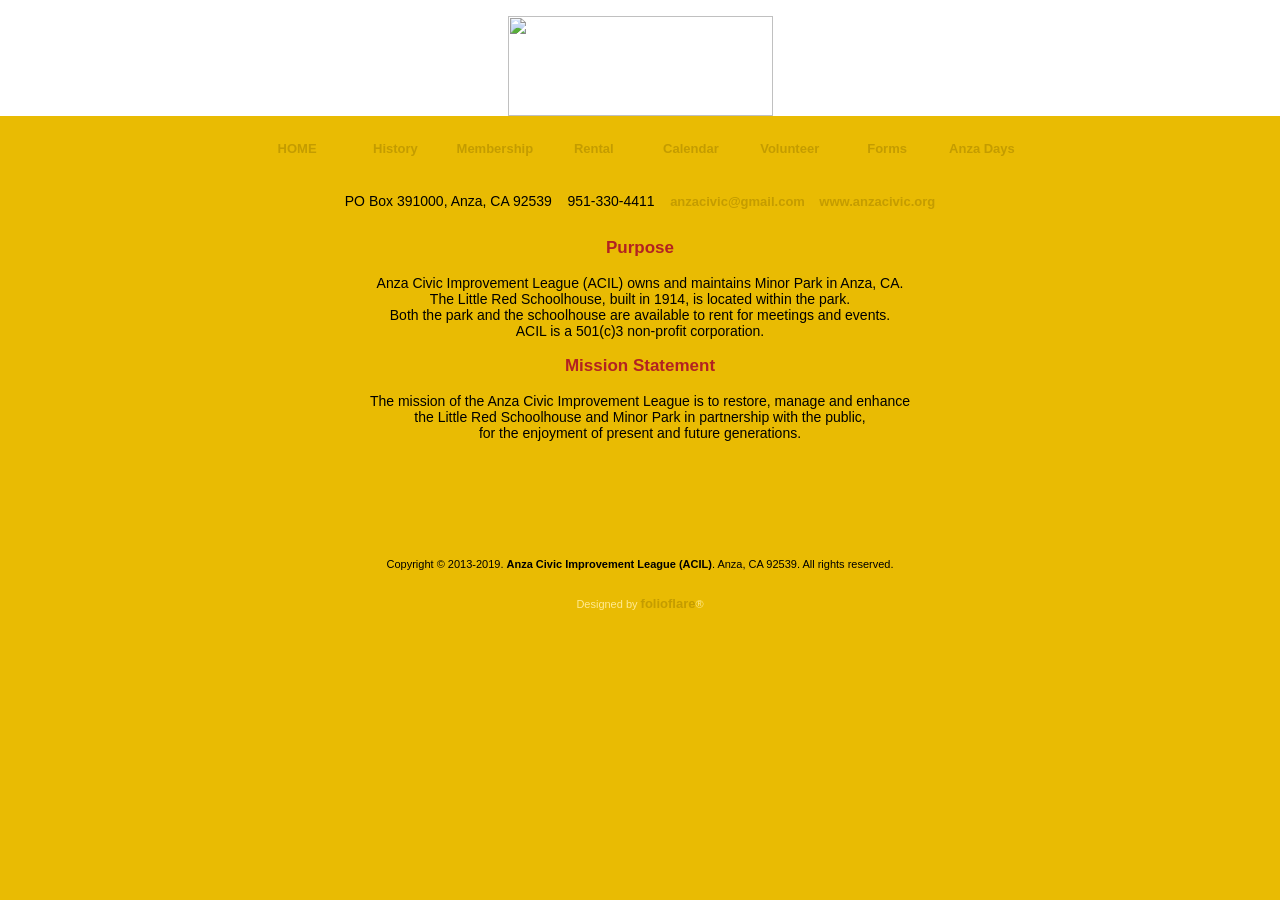
==== site/index.html @ 3f21f57c "Initial commit: mirror of anzacivic.org + modernization assets Includes: - site/: full FTP mirror of" ====
<!DOCTYPE HTML PUBLIC "-//W3C//DTD HTML 4.01 Transitional//EN"
"http://www.w3.org/TR/html4/loose.dtd">
<html>
<head><meta http-equiv="Content-Type" content="text/html; charset=windows-1252">
	<title>Minor Park, Anza, CA 92539 - operated and maintained by Anza Civic Improvement League (ACIL)</title>
	<style type="text/css"><!--
body {
	background-color: #E9BB03;
	margin-left: 0px;
	margin-top: 0px;
	margin-right: 0px;
	margin-bottom: 50px;
}
body,td,th {
	font-family: Verdana, Arial, Helvetica, sans-serif;
	font-size: 14px;
	color: #000000;
}
.style1 {font-family: Geneva, Arial, Helvetica, sans-serif}
.style2 {font-family: Verdana, Arial, Helvetica, sans-serif; }
h3 {
	font-size: 17px;
	color: #B00000;
}
h1,h2,h3,h4,h5,h6 {
	font-family: Verdana, Arial, Helvetica, sans-serif;
}
h4 {
	font-size: 15px;
	color: #AC7A75;
}
a {
	font-family: Arial, Helvetica, sans-serif;
	font-size: 13px;
	color: #000099;
	font-weight: bold;
}
a:visited {
	color: #C49C00;
	text-decoration: none;
}
a:hover {
	color: #FF0000;
	text-decoration: none;
}
a:active {
	color: #00CC66;
	text-decoration: none;
}
a:link {
	text-decoration: none;
	color: #C49C00;
}
.style3 {font-size: 11px}
.style4 {font-size: 9px}
.style7 {color: #FFEA93}
-->
	</style>
</head>
<body>
<div align="center">
<table border="0" cellpadding="0" cellspacing="0" width="100%">
	<tbody>
		<tr bgcolor="#FFFFFF">
			<td></td>
			<td width="860">
			<div align="center"><br />
			<img height="100" src="images/ACIL-Logo.jpg" width="265" /></div>
			</td>
			<td></td>
		</tr>
		<tr>
			<td background="images/bkgd-blend.jpg"></td>
			<td background="images/bkgd-blend.jpg" height="40" valign="bottom">
			<div align="center">
			<table align="center" border="0" cellpadding="0" cellspacing="0" width="860">
				<tbody>
					<tr>
						<td width="50">
						<div align="center"></div>
						</td>
						<td background="images/tab.gif" width="108">
						<div align="center"><a href="index.html">HOME</a>&nbsp;</div>
						</td>
						<td background="images/tab.gif" width="108">
						<div align="center"><a href="about.html">History</a></div>
						</td>
						<td background="images/tab.gif" width="108">
						<div align="center"><a href="join.html">Membership</a></div>
						</td>
						<td background="images/tab.gif" width="108">
						<div align="center"><a href="rental.html">Rental</a></div>
						</td>
						<td background="images/tab.gif" width="108">
						<div align="center"><a href="calendar.html">Calendar</a></div>
						</td>
						<td background="images/tab.gif" width="108">
						<div align="center"><a href="volunteer.html">Volunteer</a></div>
						</td>
						<td background="images/tab.gif" width="108">
						<div align="center"><a href="donate.html">Forms</a></div>
						</td>
						<td background="images/tab.gif" width="108">
						<div align="center"><a href="anza_days.html">Anza Days</a></div>
						</td>
						<td width="50">
						<div align="center"></div>
						</td>
					</tr>
				</tbody>
			</table>
			</div>
			</td>
			<td background="images/bkgd-blend.jpg"></td>
		</tr>
		<tr>
			<td></td>
			<td>
			<table border="0" cellpadding="0" cellspacing="0" width="860">
				<tbody>
					<tr>
						<td background="images/frame-top.jpg" height="52">
						<div align="center">
						<table border="0" cellpadding="8" cellspacing="0" width="100%">
							<tbody>
								<tr>
									<td height="45" valign="bottom">
									<div align="center">PO Box 391000, Anza, CA 92539&nbsp;&nbsp;&nbsp;&nbsp;951-330-4411&nbsp;&nbsp;&nbsp;&nbsp;<a href="mailto:anzacivic@gmail.com" target="_blank">anzacivic@gmail.com&nbsp;&nbsp;&nbsp;&nbsp;</a><a href="http://www.anzacivic.org" target="_blank">www.anzacivic.org</a></div>
									</td>
								</tr>
							</tbody>
						</table>
						</div>
						</td>
					</tr>
					<tr>
						<td background="images/frame-middle.jpg" height="300" valign="top">
						<div align="center">
						<table border="0" cellpadding="4" cellspacing="0" width="90%">
							<tbody>
								<tr>
									<td valign="top">
									<div align="center">
									<table border="0" cellpadding="0" cellspacing="0" width="90%">
										<tbody>
											<tr>
												<td>
												<div align="center">
												<h3><span style="color:#B22222;">Purpose</span></h3>

												<p>Anza Civic Improvement League (ACIL) owns and maintains Minor Park in Anza, CA.<br />
												The Little Red Schoolhouse, built in 1914, is located within the park.<br />
												Both the park and the schoolhouse are available to rent for meetings and events.<br />
												ACIL is a 501(c)3 non-profit corporation.</p>

												<h3><span style="color:#B22222;">Mission Statement</span></h3>

												<p>The mission of the Anza Civic Improvement League is to restore, manage and enhance<br />
												the Little Red Schoolhouse and Minor Park in partnership with the public,<br />
												for the enjoyment of present and future generations.</p>
												</div>
												</td>
											</tr>
										</tbody>
									</table>

									<div dir="ltr" style="font-family:Verdana, Arial, Helvetica, sans-serif">
									<div align="left"></div>
									</div>
									</div>
									</td>
								</tr>
							</tbody>
						</table>
						</div>
						</td>
					</tr>
					<tr>
						<td background="images/frame-btm.jpg" height="100">
						<div align="center">
						<table border="0" cellpadding="0" cellspacing="0" width="100%">
							<tbody>
								<tr>
									<td height="10"></td>
								</tr>
								<tr>
									<td height="50" valign="middle">
									<div align="center" class="style3"><span class="style4">&nbsp;</span><br />
									Copyright &copy; 2013-2019. <strong>Anza Civic Improvement League (ACIL)</strong>. Anza, CA 92539. All rights reserved.</div>
									</td>
								</tr>
								<tr>
									<td>
									<div align="center" class="style3"><br />
									<span class="style7">Designed by</span> <a href="http://www.folioflare.com" target="_blank"><strong>folioflare</strong></a><span class="style7">&reg;</span></div>
									</td>
								</tr>
							</tbody>
						</table>
						</div>
						</td>
					</tr>
				</tbody>
			</table>
			</td>
			<td></td>
		</tr>
	</tbody>
</table>
</div>
</body>
</html>
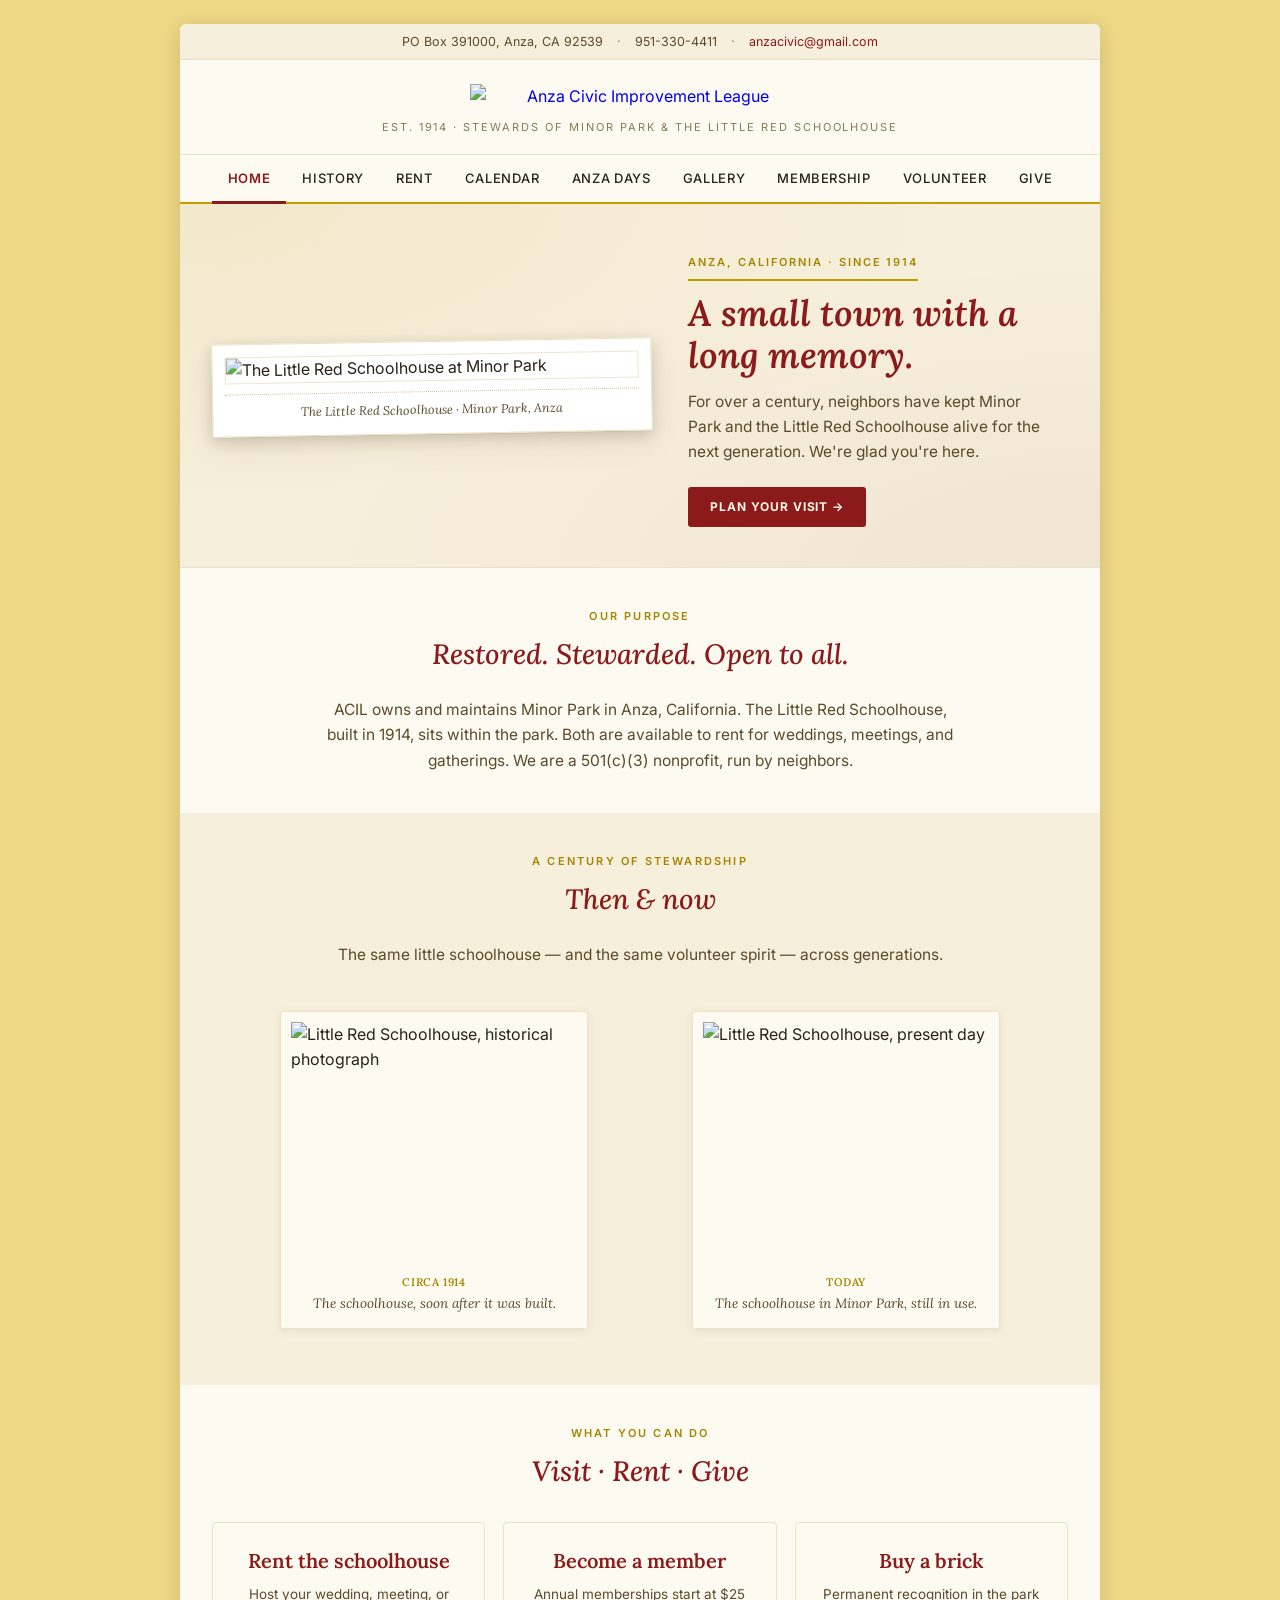
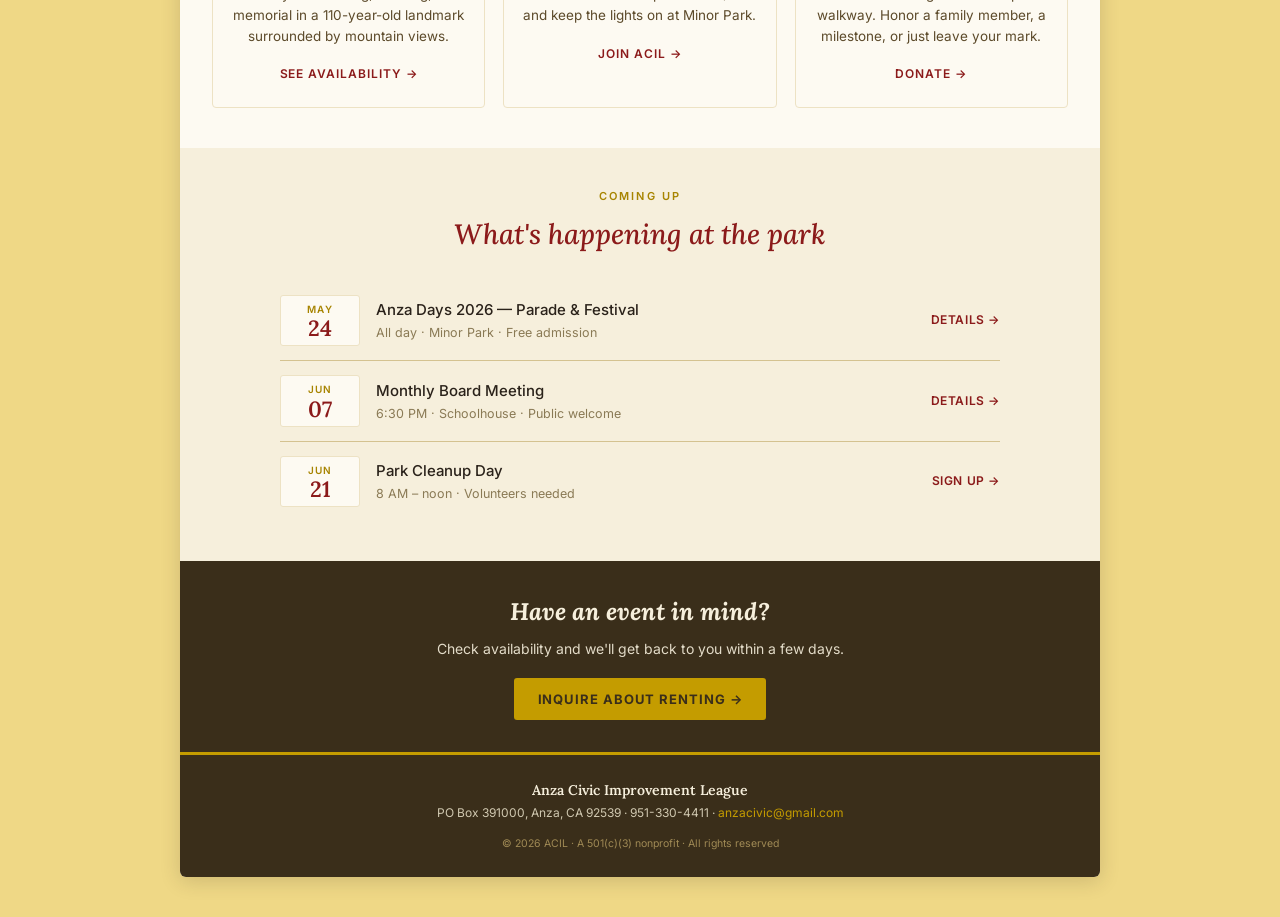
==== commit cf119962: "Phase 1: rebuild homepage with refined heritage design - Add site/styles.css with full design system" ====
--- a/site/index.html
+++ b/site/index.html
@@ -1,212 +1,158 @@
-<!DOCTYPE HTML PUBLIC "-//W3C//DTD HTML 4.01 Transitional//EN"
-"http://www.w3.org/TR/html4/loose.dtd">
-<html>
-<head><meta http-equiv="Content-Type" content="text/html; charset=windows-1252">
-	<title>Minor Park, Anza, CA 92539 - operated and maintained by Anza Civic Improvement League (ACIL)</title>
-	<style type="text/css"><!--
-body {
-	background-color: #E9BB03;
-	margin-left: 0px;
-	margin-top: 0px;
-	margin-right: 0px;
-	margin-bottom: 50px;
-}
-body,td,th {
-	font-family: Verdana, Arial, Helvetica, sans-serif;
-	font-size: 14px;
-	color: #000000;
-}
-.style1 {font-family: Geneva, Arial, Helvetica, sans-serif}
-.style2 {font-family: Verdana, Arial, Helvetica, sans-serif; }
-h3 {
-	font-size: 17px;
-	color: #B00000;
-}
-h1,h2,h3,h4,h5,h6 {
-	font-family: Verdana, Arial, Helvetica, sans-serif;
-}
-h4 {
-	font-size: 15px;
-	color: #AC7A75;
-}
-a {
-	font-family: Arial, Helvetica, sans-serif;
-	font-size: 13px;
-	color: #000099;
-	font-weight: bold;
-}
-a:visited {
-	color: #C49C00;
-	text-decoration: none;
-}
-a:hover {
-	color: #FF0000;
-	text-decoration: none;
-}
-a:active {
-	color: #00CC66;
-	text-decoration: none;
-}
-a:link {
-	text-decoration: none;
-	color: #C49C00;
-}
-.style3 {font-size: 11px}
-.style4 {font-size: 9px}
-.style7 {color: #FFEA93}
--->
-	</style>
+<!DOCTYPE html>
+<html lang="en">
+<head>
+  <meta charset="UTF-8">
+  <meta name="viewport" content="width=device-width, initial-scale=1">
+  <title>Anza Civic Improvement League · Minor Park &amp; the Little Red Schoolhouse</title>
+  <meta name="description" content="ACIL stewards Minor Park and the Little Red Schoolhouse (built 1914) in Anza, California. A 501(c)(3) nonprofit run by neighbors.">
+  <link rel="icon" type="image/png" href="images/ACIL-Logo.png">
+  <link rel="preconnect" href="https://fonts.googleapis.com">
+  <link rel="preconnect" href="https://fonts.gstatic.com" crossorigin>
+  <link href="https://fonts.googleapis.com/css2?family=Lora:ital,wght@0,400;0,500;0,600;0,700;1,400;1,500&family=Inter:wght@400;500;600;700&display=swap" rel="stylesheet">
+  <link rel="stylesheet" href="styles.css">
 </head>
 <body>
-<div align="center">
-<table border="0" cellpadding="0" cellspacing="0" width="100%">
-	<tbody>
-		<tr bgcolor="#FFFFFF">
-			<td></td>
-			<td width="860">
-			<div align="center"><br />
-			<img height="100" src="images/ACIL-Logo.jpg" width="265" /></div>
-			</td>
-			<td></td>
-		</tr>
-		<tr>
-			<td background="images/bkgd-blend.jpg"></td>
-			<td background="images/bkgd-blend.jpg" height="40" valign="bottom">
-			<div align="center">
-			<table align="center" border="0" cellpadding="0" cellspacing="0" width="860">
-				<tbody>
-					<tr>
-						<td width="50">
-						<div align="center"></div>
-						</td>
-						<td background="images/tab.gif" width="108">
-						<div align="center"><a href="index.html">HOME</a>&nbsp;</div>
-						</td>
-						<td background="images/tab.gif" width="108">
-						<div align="center"><a href="about.html">History</a></div>
-						</td>
-						<td background="images/tab.gif" width="108">
-						<div align="center"><a href="join.html">Membership</a></div>
-						</td>
-						<td background="images/tab.gif" width="108">
-						<div align="center"><a href="rental.html">Rental</a></div>
-						</td>
-						<td background="images/tab.gif" width="108">
-						<div align="center"><a href="calendar.html">Calendar</a></div>
-						</td>
-						<td background="images/tab.gif" width="108">
-						<div align="center"><a href="volunteer.html">Volunteer</a></div>
-						</td>
-						<td background="images/tab.gif" width="108">
-						<div align="center"><a href="donate.html">Forms</a></div>
-						</td>
-						<td background="images/tab.gif" width="108">
-						<div align="center"><a href="anza_days.html">Anza Days</a></div>
-						</td>
-						<td width="50">
-						<div align="center"></div>
-						</td>
-					</tr>
-				</tbody>
-			</table>
-			</div>
-			</td>
-			<td background="images/bkgd-blend.jpg"></td>
-		</tr>
-		<tr>
-			<td></td>
-			<td>
-			<table border="0" cellpadding="0" cellspacing="0" width="860">
-				<tbody>
-					<tr>
-						<td background="images/frame-top.jpg" height="52">
-						<div align="center">
-						<table border="0" cellpadding="8" cellspacing="0" width="100%">
-							<tbody>
-								<tr>
-									<td height="45" valign="bottom">
-									<div align="center">PO Box 391000, Anza, CA 92539&nbsp;&nbsp;&nbsp;&nbsp;951-330-4411&nbsp;&nbsp;&nbsp;&nbsp;<a href="mailto:anzacivic@gmail.com" target="_blank">anzacivic@gmail.com&nbsp;&nbsp;&nbsp;&nbsp;</a><a href="http://www.anzacivic.org" target="_blank">www.anzacivic.org</a></div>
-									</td>
-								</tr>
-							</tbody>
-						</table>
-						</div>
-						</td>
-					</tr>
-					<tr>
-						<td background="images/frame-middle.jpg" height="300" valign="top">
-						<div align="center">
-						<table border="0" cellpadding="4" cellspacing="0" width="90%">
-							<tbody>
-								<tr>
-									<td valign="top">
-									<div align="center">
-									<table border="0" cellpadding="0" cellspacing="0" width="90%">
-										<tbody>
-											<tr>
-												<td>
-												<div align="center">
-												<h3><span style="color:#B22222;">Purpose</span></h3>
 
-												<p>Anza Civic Improvement League (ACIL) owns and maintains Minor Park in Anza, CA.<br />
-												The Little Red Schoolhouse, built in 1914, is located within the park.<br />
-												Both the park and the schoolhouse are available to rent for meetings and events.<br />
-												ACIL is a 501(c)3 non-profit corporation.</p>
+<div class="page">
 
-												<h3><span style="color:#B22222;">Mission Statement</span></h3>
+  <!-- @begin:topbar -->
+  <div class="topbar">
+    PO Box 391000, Anza, CA 92539 <span class="sep">·</span>
+    951-330-4411 <span class="sep">·</span>
+    <a href="mailto:anzacivic@gmail.com">anzacivic@gmail.com</a>
+  </div>
+  <!-- @end:topbar -->
 
-												<p>The mission of the Anza Civic Improvement League is to restore, manage and enhance<br />
-												the Little Red Schoolhouse and Minor Park in partnership with the public,<br />
-												for the enjoyment of present and future generations.</p>
-												</div>
-												</td>
-											</tr>
-										</tbody>
-									</table>
+  <!-- @begin:masthead -->
+  <header class="masthead">
+    <a href="index.html"><img class="logo" src="images/ACIL-Logo.png" alt="Anza Civic Improvement League"></a>
+    <div class="tagline">Est. 1914 · Stewards of Minor Park &amp; the Little Red Schoolhouse</div>
+  </header>
+  <!-- @end:masthead -->
 
-									<div dir="ltr" style="font-family:Verdana, Arial, Helvetica, sans-serif">
-									<div align="left"></div>
-									</div>
-									</div>
-									</td>
-								</tr>
-							</tbody>
-						</table>
-						</div>
-						</td>
-					</tr>
-					<tr>
-						<td background="images/frame-btm.jpg" height="100">
-						<div align="center">
-						<table border="0" cellpadding="0" cellspacing="0" width="100%">
-							<tbody>
-								<tr>
-									<td height="10"></td>
-								</tr>
-								<tr>
-									<td height="50" valign="middle">
-									<div align="center" class="style3"><span class="style4">&nbsp;</span><br />
-									Copyright &copy; 2013-2019. <strong>Anza Civic Improvement League (ACIL)</strong>. Anza, CA 92539. All rights reserved.</div>
-									</td>
-								</tr>
-								<tr>
-									<td>
-									<div align="center" class="style3"><br />
-									<span class="style7">Designed by</span> <a href="http://www.folioflare.com" target="_blank"><strong>folioflare</strong></a><span class="style7">&reg;</span></div>
-									</td>
-								</tr>
-							</tbody>
-						</table>
-						</div>
-						</td>
-					</tr>
-				</tbody>
-			</table>
-			</td>
-			<td></td>
-		</tr>
-	</tbody>
-</table>
+  <!-- @begin:nav -->
+  <nav class="primary">
+    <a class="active" href="index.html">Home</a>
+    <a href="history.html">History</a>
+    <a href="rent.html">Rent</a>
+    <a href="calendar.html">Calendar</a>
+    <a href="anza_days.html">Anza Days</a>
+    <a href="gallery.html">Gallery</a>
+    <a href="join.html">Membership</a>
+    <a href="volunteer.html">Volunteer</a>
+    <a href="give.html">Give</a>
+  </nav>
+  <!-- @end:nav -->
+
+  <section class="hero">
+    <div class="postcard">
+      <img src="images/school-current.jpg" alt="The Little Red Schoolhouse at Minor Park">
+      <div class="caption">The Little Red Schoolhouse · Minor Park, Anza</div>
+    </div>
+    <div class="hero-text">
+      <span class="hero-label">Anza, California · Since 1914</span>
+      <h1>A small town with a long memory.</h1>
+      <p>For over a century, neighbors have kept Minor Park and the Little Red Schoolhouse alive for the next generation. We're glad you're here.</p>
+      <a class="hero-cta" href="rent.html">Plan your visit →</a>
+    </div>
+  </section>
+
+  <main>
+
+    <section class="section">
+      <span class="section-eyebrow">Our Purpose</span>
+      <h2 class="section-title">Restored. Stewarded. Open to all.</h2>
+      <div class="section-body">
+        ACIL owns and maintains Minor Park in Anza, California. The Little Red Schoolhouse, built in 1914, sits within the park. Both are available to rent for weddings, meetings, and gatherings. We are a 501(c)(3) nonprofit, run by neighbors.
+      </div>
+    </section>
+
+    <section class="then-now">
+      <span class="section-eyebrow">A Century of Stewardship</span>
+      <h2 class="section-title">Then &amp; now</h2>
+      <div class="section-body">The same little schoolhouse &mdash; and the same volunteer spirit &mdash; across generations.</div>
+      <div class="then-now-grid">
+        <figure class="frame">
+          <img src="images/school-old.jpg" alt="Little Red Schoolhouse, historical photograph">
+          <figcaption class="caption"><span class="year">circa 1914</span>The schoolhouse, soon after it was built.</figcaption>
+        </figure>
+        <figure class="frame">
+          <img src="images/school-current.jpg" alt="Little Red Schoolhouse, present day">
+          <figcaption class="caption"><span class="year">today</span>The schoolhouse in Minor Park, still in use.</figcaption>
+        </figure>
+      </div>
+    </section>
+
+    <section class="section">
+      <span class="section-eyebrow">What you can do</span>
+      <h2 class="section-title">Visit · Rent · Give</h2>
+      <div class="three-up">
+        <article class="feature">
+          <h3>Rent the schoolhouse</h3>
+          <p>Host your wedding, meeting, or memorial in a 110-year-old landmark surrounded by mountain views.</p>
+          <a href="rent.html">See availability →</a>
+        </article>
+        <article class="feature">
+          <h3>Become a member</h3>
+          <p>Annual memberships start at $25 and keep the lights on at Minor Park.</p>
+          <a href="join.html">Join ACIL →</a>
+        </article>
+        <article class="feature">
+          <h3>Buy a brick</h3>
+          <p>Permanent recognition in the park walkway. Honor a family member, a milestone, or just leave your mark.</p>
+          <a href="give.html">Donate →</a>
+        </article>
+      </div>
+    </section>
+
+    <section class="events">
+      <span class="section-eyebrow">Coming up</span>
+      <h2 class="section-title">What's happening at the park</h2>
+      <div class="events-list">
+        <div class="event">
+          <div class="event-date"><div class="mon">May</div><div class="day">24</div></div>
+          <div>
+            <div class="event-title">Anza Days 2026 &mdash; Parade &amp; Festival</div>
+            <div class="event-meta">All day · Minor Park · Free admission</div>
+          </div>
+          <a href="anza_days.html">Details →</a>
+        </div>
+        <div class="event">
+          <div class="event-date"><div class="mon">Jun</div><div class="day">07</div></div>
+          <div>
+            <div class="event-title">Monthly Board Meeting</div>
+            <div class="event-meta">6:30 PM · Schoolhouse · Public welcome</div>
+          </div>
+          <a href="calendar.html">Details →</a>
+        </div>
+        <div class="event">
+          <div class="event-date"><div class="mon">Jun</div><div class="day">21</div></div>
+          <div>
+            <div class="event-title">Park Cleanup Day</div>
+            <div class="event-meta">8 AM &ndash; noon · Volunteers needed</div>
+          </div>
+          <a href="volunteer.html">Sign up →</a>
+        </div>
+      </div>
+    </section>
+
+    <section class="cta-row">
+      <h2>Have an event in mind?</h2>
+      <p>Check availability and we'll get back to you within a few days.</p>
+      <a class="btn" href="rent.html">Inquire about renting →</a>
+    </section>
+
+  </main>
+
+  <!-- @begin:footer -->
+  <footer>
+    <div class="org">Anza Civic Improvement League</div>
+    <div>PO Box 391000, Anza, CA 92539 · 951-330-4411 · <a href="mailto:anzacivic@gmail.com">anzacivic@gmail.com</a></div>
+    <div class="fine">© 2026 ACIL · A 501(c)(3) nonprofit · All rights reserved</div>
+  </footer>
+  <!-- @end:footer -->
+
 </div>
+
 </body>
-</html>+</html>
--- a/site/styles.css
+++ b/site/styles.css
@@ -0,0 +1,434 @@
+/* anzacivic.org — shared stylesheet
+ * Design direction: H (Refined Heritage)
+ * Spec: docs/superpowers/specs/2026-05-17-anzacivic-modernization-design.md
+ */
+
+/* ===== Design tokens ===== */
+:root {
+  --bg-page: #efd886;
+  --bg-card: #fdfaf2;
+  --bg-card-deep: #f6efdc;
+  --ink: #2a221a;
+  --ink-soft: #5c4a2a;
+  --ink-mute: #8a7a55;
+  --rule: #ede2c4;
+  --rule-deep: #d4c290;
+  --red: #8b1a1a;
+  --red-deep: #6e1313;
+  --gold: #c49c00;
+  --gold-deep: #a78400;
+  --cream-dark: #3a2e1a;
+}
+
+/* ===== Reset / base ===== */
+*, *::before, *::after { box-sizing: border-box; }
+html, body { margin: 0; padding: 0; }
+body {
+  background: var(--bg-page);
+  color: var(--ink);
+  font-family: 'Inter', -apple-system, BlinkMacSystemFont, 'Segoe UI', sans-serif;
+  font-size: 16px;
+  line-height: 1.55;
+  padding: 24px 16px 40px;
+}
+
+/* ===== Page container ===== */
+.page {
+  max-width: 920px;
+  margin: 0 auto;
+  background: var(--bg-card);
+  box-shadow: 0 4px 20px rgba(58, 46, 26, 0.18);
+  border-radius: 6px;
+  overflow: hidden;
+}
+
+/* ===== Topbar (address · phone · email) ===== */
+.topbar {
+  background: var(--bg-card-deep);
+  color: var(--ink-soft);
+  font-size: 12.5px;
+  padding: 8px 24px;
+  text-align: center;
+  border-bottom: 1px solid var(--rule);
+}
+.topbar a { color: var(--red); text-decoration: none; }
+.topbar a:hover { text-decoration: underline; }
+.topbar .sep { color: var(--ink-mute); margin: 0 10px; }
+
+/* ===== Masthead (logo + tagline) ===== */
+header.masthead {
+  padding: 24px 24px 18px;
+  text-align: center;
+  border-bottom: 1px solid var(--rule);
+}
+.logo {
+  display: inline-block;
+  width: 340px;
+  max-width: 100%;
+  height: auto;
+}
+.tagline {
+  font-size: 11px;
+  letter-spacing: 0.18em;
+  color: var(--ink-mute);
+  text-transform: uppercase;
+  margin-top: 10px;
+}
+
+/* ===== Primary nav ===== */
+nav.primary {
+  background: var(--bg-card);
+  border-bottom: 2px solid var(--gold);
+  display: flex;
+  flex-wrap: wrap;
+  justify-content: center;
+}
+nav.primary a {
+  color: var(--ink);
+  text-decoration: none;
+  padding: 13px 16px;
+  font-size: 13px;
+  font-weight: 500;
+  letter-spacing: 0.05em;
+  text-transform: uppercase;
+  border-bottom: 3px solid transparent;
+  margin-bottom: -2px;
+  transition: color 0.15s, border-color 0.15s;
+}
+nav.primary a.active {
+  color: var(--red);
+  border-bottom-color: var(--red);
+  font-weight: 600;
+}
+nav.primary a:hover { color: var(--red); }
+
+/* ===== Hero (postcard + text) ===== */
+.hero {
+  background: var(--bg-card-deep);
+  padding: 44px 32px 40px;
+  display: grid;
+  grid-template-columns: 440px 1fr;
+  gap: 36px;
+  align-items: center;
+  border-bottom: 1px solid var(--rule);
+  position: relative;
+}
+.hero::before {
+  content: '';
+  position: absolute;
+  inset: 0;
+  background:
+    radial-gradient(ellipse at top left, rgba(196,156,0,0.08), transparent 60%),
+    radial-gradient(ellipse at bottom right, rgba(139,26,26,0.05), transparent 60%);
+  pointer-events: none;
+}
+.postcard {
+  background: #fff;
+  padding: 12px 12px 14px;
+  box-shadow:
+    0 1px 0 rgba(0,0,0,0.05),
+    0 4px 14px rgba(58,46,26,0.18),
+    0 12px 30px rgba(58,46,26,0.08);
+  border: 1px solid var(--rule);
+  transform: rotate(-1deg);
+  position: relative;
+  z-index: 1;
+}
+.postcard img {
+  display: block;
+  width: 100%;
+  max-width: 416px;
+  height: auto;
+  border: 1px solid #eee5cc;
+}
+.postcard .caption {
+  font-family: 'Lora', Georgia, serif;
+  font-style: italic;
+  font-size: 12.5px;
+  color: var(--ink-soft);
+  text-align: center;
+  margin-top: 10px;
+  padding-top: 8px;
+  border-top: 1px dotted var(--rule-deep);
+}
+.hero-text { position: relative; z-index: 1; }
+.hero-label {
+  display: inline-block;
+  font-size: 11px;
+  letter-spacing: 0.18em;
+  text-transform: uppercase;
+  color: var(--gold-deep);
+  font-weight: 600;
+  margin-bottom: 12px;
+  padding-bottom: 8px;
+  border-bottom: 2px solid var(--gold);
+}
+.hero-text h1 {
+  font-family: 'Lora', Georgia, serif;
+  font-size: 36px;
+  font-weight: 600;
+  line-height: 1.15;
+  margin: 0 0 14px;
+  font-style: italic;
+  color: var(--red);
+}
+.hero-text p {
+  font-size: 15.5px;
+  line-height: 1.6;
+  color: var(--ink-soft);
+  margin: 0 0 22px;
+  max-width: 360px;
+}
+.hero-cta {
+  display: inline-block;
+  background: var(--red);
+  color: #fdf6e8;
+  padding: 11px 22px;
+  font-size: 12px;
+  font-weight: 700;
+  letter-spacing: 0.08em;
+  text-transform: uppercase;
+  text-decoration: none;
+  border-radius: 3px;
+  transition: background 0.15s;
+}
+.hero-cta:hover { background: var(--red-deep); }
+
+/* ===== Main content & sections ===== */
+main { padding: 0; }
+.section { padding: 40px 32px; }
+.section + .section { border-top: 1px solid var(--rule); }
+.section-eyebrow {
+  display: block;
+  text-align: center;
+  font-size: 11px;
+  letter-spacing: 0.2em;
+  text-transform: uppercase;
+  color: var(--gold-deep);
+  font-weight: 600;
+  margin-bottom: 8px;
+}
+.section-title {
+  font-family: 'Lora', Georgia, serif;
+  font-size: 28px;
+  font-weight: 500;
+  font-style: italic;
+  color: var(--red);
+  text-align: center;
+  margin: 0 0 20px;
+}
+.section-body {
+  max-width: 640px;
+  margin: 0 auto;
+  text-align: center;
+  font-size: 15.5px;
+  line-height: 1.65;
+  color: var(--ink-soft);
+}
+
+/* ===== Then & now (two-photo grid) ===== */
+.then-now { background: var(--bg-card-deep); padding: 40px 32px; }
+.then-now-grid {
+  display: grid;
+  grid-template-columns: 1fr 1fr;
+  gap: 24px;
+  margin-top: 28px;
+  max-width: 800px;
+  margin-left: auto;
+  margin-right: auto;
+}
+.frame {
+  background: var(--bg-card);
+  border: 1px solid var(--rule);
+  padding: 10px;
+  border-radius: 3px;
+  box-shadow: 0 2px 8px rgba(58, 46, 26, 0.08);
+}
+.frame img {
+  width: 100%;
+  height: 240px;
+  object-fit: cover;
+  object-position: center;
+  display: block;
+}
+.frame .caption {
+  font-family: 'Lora', Georgia, serif;
+  font-style: italic;
+  font-size: 13.5px;
+  color: var(--ink-soft);
+  text-align: center;
+  margin-top: 8px;
+  padding: 4px 0;
+}
+.frame .caption .year {
+  color: var(--gold-deep);
+  font-weight: 600;
+  font-style: normal;
+  letter-spacing: 0.06em;
+  font-size: 11px;
+  text-transform: uppercase;
+  display: block;
+  margin-bottom: 2px;
+}
+
+/* ===== Three-up feature cards ===== */
+.three-up {
+  display: grid;
+  grid-template-columns: repeat(3, 1fr);
+  gap: 18px;
+  margin-top: 28px;
+}
+.feature {
+  background: var(--bg-card);
+  border: 1px solid var(--rule);
+  border-radius: 4px;
+  padding: 22px 18px;
+  text-align: center;
+  transition: border-color 0.15s, transform 0.15s, box-shadow 0.15s;
+}
+.feature:hover {
+  border-color: var(--gold);
+  transform: translateY(-2px);
+  box-shadow: 0 4px 12px rgba(196, 156, 0, 0.15);
+}
+.feature h3 {
+  font-family: 'Lora', Georgia, serif;
+  font-size: 20px;
+  color: var(--red);
+  margin: 0 0 8px;
+  font-weight: 600;
+}
+.feature p {
+  font-size: 13.5px;
+  color: var(--ink-soft);
+  line-height: 1.55;
+  margin: 0 0 14px;
+}
+.feature a {
+  font-size: 12px;
+  letter-spacing: 0.08em;
+  text-transform: uppercase;
+  color: var(--red);
+  text-decoration: none;
+  font-weight: 600;
+}
+.feature a:hover { color: var(--red-deep); text-decoration: underline; }
+
+/* ===== Events list ===== */
+.events { background: var(--bg-card-deep); padding: 40px 32px; }
+.events-list { max-width: 720px; margin: 24px auto 0; }
+.event {
+  display: grid;
+  grid-template-columns: 80px 1fr auto;
+  gap: 16px;
+  padding: 14px 0;
+  border-bottom: 1px solid var(--rule-deep);
+  align-items: center;
+}
+.event:last-child { border-bottom: none; }
+.event-date {
+  text-align: center;
+  background: var(--bg-card);
+  border: 1px solid var(--rule);
+  border-radius: 3px;
+  padding: 6px 0;
+}
+.event-date .mon {
+  font-size: 10px;
+  letter-spacing: 0.12em;
+  color: var(--gold-deep);
+  text-transform: uppercase;
+  font-weight: 600;
+}
+.event-date .day {
+  font-family: 'Lora', Georgia, serif;
+  font-size: 22px;
+  font-weight: 600;
+  color: var(--red);
+  line-height: 1;
+}
+.event-title { font-size: 15px; font-weight: 500; color: var(--ink); }
+.event-meta { font-size: 12.5px; color: var(--ink-mute); margin-top: 2px; }
+.event a {
+  font-size: 12px;
+  color: var(--red);
+  text-decoration: none;
+  font-weight: 600;
+  letter-spacing: 0.05em;
+  text-transform: uppercase;
+}
+
+/* ===== CTA row ===== */
+.cta-row {
+  background: var(--cream-dark);
+  color: #f6efdc;
+  padding: 32px;
+  text-align: center;
+}
+.cta-row h2 {
+  font-family: 'Lora', Georgia, serif;
+  font-style: italic;
+  font-size: 24px;
+  margin: 0 0 8px;
+  color: #f6efdc;
+}
+.cta-row p { margin: 0 0 18px; font-size: 14px; opacity: 0.9; }
+.btn {
+  display: inline-block;
+  background: var(--gold);
+  color: var(--cream-dark);
+  padding: 11px 24px;
+  font-size: 13px;
+  font-weight: 700;
+  letter-spacing: 0.07em;
+  text-transform: uppercase;
+  text-decoration: none;
+  border-radius: 3px;
+  transition: background 0.15s;
+}
+.btn:hover { background: #e0b400; }
+
+/* ===== Footer ===== */
+footer {
+  background: var(--cream-dark);
+  color: #d0c8b0;
+  padding: 24px 32px;
+  text-align: center;
+  font-size: 12px;
+  line-height: 1.7;
+  border-top: 3px solid var(--gold);
+}
+footer .org {
+  color: #f6efdc;
+  font-weight: 600;
+  font-family: 'Lora', serif;
+  font-size: 14px;
+}
+footer a { color: var(--gold); text-decoration: none; }
+footer a:hover { color: #e0b400; text-decoration: underline; }
+footer .fine { margin-top: 12px; font-size: 10.5px; color: #a08a55; }
+
+/* ===== Mobile (≤720px) ===== */
+@media (max-width: 720px) {
+  body { padding: 8px; }
+  .topbar { font-size: 11.5px; padding: 8px 16px; }
+  .topbar .sep { display: block; height: 0; visibility: hidden; }
+  header.masthead { padding: 20px 16px 14px; }
+  .logo { width: 260px; }
+  nav.primary a { padding: 10px 11px; font-size: 11.5px; }
+  .hero {
+    grid-template-columns: 1fr;
+    padding: 32px 20px;
+    gap: 24px;
+  }
+  .postcard { transform: rotate(0); margin: 0 auto; max-width: 360px; }
+  .hero-text { text-align: center; }
+  .hero-text h1 { font-size: 26px; }
+  .hero-text p { margin-left: auto; margin-right: auto; }
+  .section, .then-now, .events { padding: 28px 20px; }
+  .three-up { grid-template-columns: 1fr; }
+  .then-now-grid { grid-template-columns: 1fr; }
+  .frame img { height: 220px; }
+  .event { grid-template-columns: 64px 1fr; row-gap: 4px; }
+  .event a { grid-column: 2; justify-self: start; }
+}
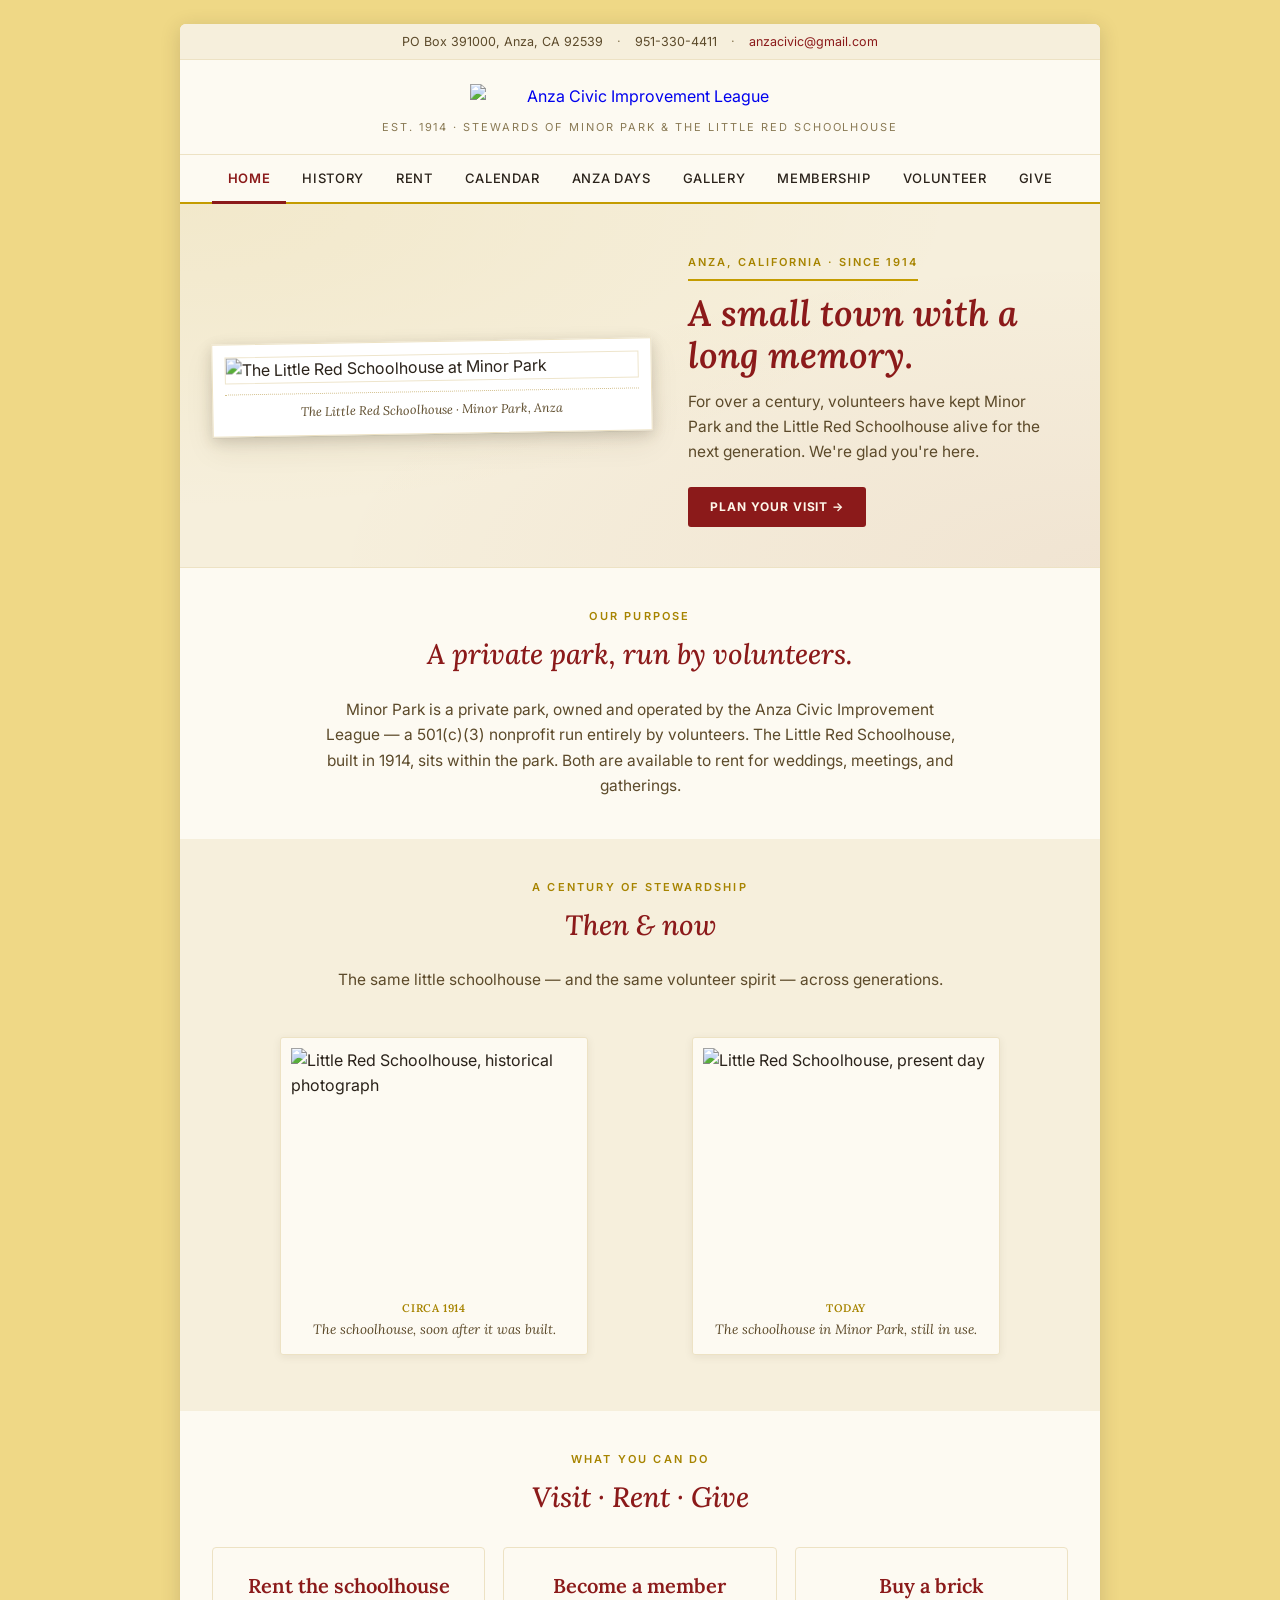
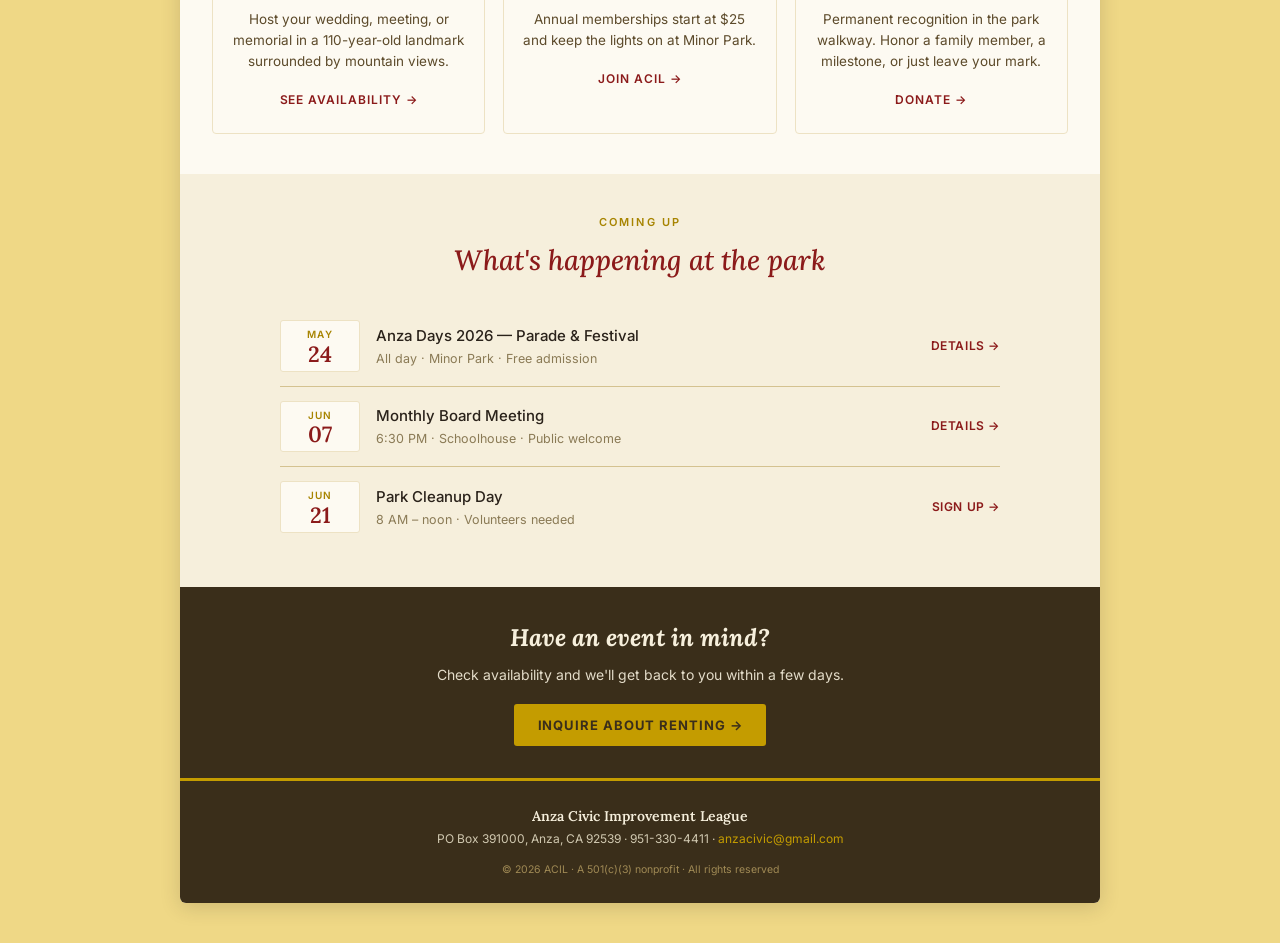
==== commit 6fb466cf: "Replace "neighbors" with "volunteers"; clarify Minor Park is private The org wanted to be unambiguou" ====
--- a/site/index.html
+++ b/site/index.html
@@ -4,7 +4,7 @@
   <meta charset="UTF-8">
   <meta name="viewport" content="width=device-width, initial-scale=1">
   <title>Anza Civic Improvement League · Minor Park &amp; the Little Red Schoolhouse</title>
-  <meta name="description" content="ACIL stewards Minor Park and the Little Red Schoolhouse (built 1914) in Anza, California. A 501(c)(3) nonprofit run by neighbors.">
+  <meta name="description" content="ACIL stewards Minor Park and the Little Red Schoolhouse (built 1914) in Anza, California. A private park run by volunteers, a 501(c)(3) nonprofit.">
   <link rel="icon" type="image/png" href="images/ACIL-Logo.png">
   <link rel="preconnect" href="https://fonts.googleapis.com">
   <link rel="preconnect" href="https://fonts.gstatic.com" crossorigin>
@@ -33,14 +33,14 @@
   <!-- @begin:nav -->
   <nav class="primary">
     <a class="active" href="index.html">Home</a>
-    <a href="history.html">History</a>
-    <a href="rent.html">Rent</a>
+    <a href="about.html">History</a>
+    <a href="rental.html">Rent</a>
     <a href="calendar.html">Calendar</a>
     <a href="anza_days.html">Anza Days</a>
     <a href="gallery.html">Gallery</a>
     <a href="join.html">Membership</a>
     <a href="volunteer.html">Volunteer</a>
-    <a href="give.html">Give</a>
+    <a href="donate.html">Give</a>
   </nav>
   <!-- @end:nav -->
 
@@ -52,8 +52,8 @@
     <div class="hero-text">
       <span class="hero-label">Anza, California · Since 1914</span>
       <h1>A small town with a long memory.</h1>
-      <p>For over a century, neighbors have kept Minor Park and the Little Red Schoolhouse alive for the next generation. We're glad you're here.</p>
-      <a class="hero-cta" href="rent.html">Plan your visit →</a>
+      <p>For over a century, volunteers have kept Minor Park and the Little Red Schoolhouse alive for the next generation. We're glad you're here.</p>
+      <a class="hero-cta" href="rental.html">Plan your visit →</a>
     </div>
   </section>
 
@@ -61,9 +61,9 @@
 
     <section class="section">
       <span class="section-eyebrow">Our Purpose</span>
-      <h2 class="section-title">Restored. Stewarded. Open to all.</h2>
+      <h2 class="section-title">A private park, run by volunteers.</h2>
       <div class="section-body">
-        ACIL owns and maintains Minor Park in Anza, California. The Little Red Schoolhouse, built in 1914, sits within the park. Both are available to rent for weddings, meetings, and gatherings. We are a 501(c)(3) nonprofit, run by neighbors.
+        Minor Park is a private park, owned and operated by the Anza Civic Improvement League &mdash; a 501(c)(3) nonprofit run entirely by volunteers. The Little Red Schoolhouse, built in 1914, sits within the park. Both are available to rent for weddings, meetings, and gatherings.
       </div>
     </section>
 
@@ -90,7 +90,7 @@
         <article class="feature">
           <h3>Rent the schoolhouse</h3>
           <p>Host your wedding, meeting, or memorial in a 110-year-old landmark surrounded by mountain views.</p>
-          <a href="rent.html">See availability →</a>
+          <a href="rental.html">See availability →</a>
         </article>
         <article class="feature">
           <h3>Become a member</h3>
@@ -100,7 +100,7 @@
         <article class="feature">
           <h3>Buy a brick</h3>
           <p>Permanent recognition in the park walkway. Honor a family member, a milestone, or just leave your mark.</p>
-          <a href="give.html">Donate →</a>
+          <a href="donate.html">Donate →</a>
         </article>
       </div>
     </section>
@@ -139,7 +139,7 @@
     <section class="cta-row">
       <h2>Have an event in mind?</h2>
       <p>Check availability and we'll get back to you within a few days.</p>
-      <a class="btn" href="rent.html">Inquire about renting →</a>
+      <a class="btn" href="rental.html">Inquire about renting →</a>
     </section>
 
   </main>
--- a/site/styles.css
+++ b/site/styles.css
@@ -407,6 +407,315 @@
 footer a { color: var(--gold); text-decoration: none; }
 footer a:hover { color: #e0b400; text-decoration: underline; }
 footer .fine { margin-top: 12px; font-size: 10.5px; color: #a08a55; }
+
+/* ===== Sub-page hero (used on all non-home pages) ===== */
+.page-hero {
+  background: var(--bg-card-deep);
+  padding: 36px 32px 32px;
+  text-align: center;
+  border-bottom: 1px solid var(--rule);
+}
+.page-hero .hero-label {
+  margin-bottom: 10px;
+}
+.page-hero h1 {
+  font-family: 'Lora', Georgia, serif;
+  font-size: 34px;
+  font-weight: 600;
+  font-style: italic;
+  color: var(--red);
+  margin: 0;
+  line-height: 1.15;
+}
+.page-hero .lede {
+  font-size: 15.5px;
+  color: var(--ink-soft);
+  margin: 12px auto 0;
+  max-width: 580px;
+  line-height: 1.6;
+}
+
+/* ===== Prose (long-form content) ===== */
+.prose {
+  max-width: 680px;
+  margin: 0 auto;
+  font-size: 15.5px;
+  line-height: 1.7;
+  color: var(--ink);
+}
+.prose p { margin: 0 0 16px; }
+.prose p + p { margin-top: 0; }
+.prose h2 {
+  font-family: 'Lora', Georgia, serif;
+  font-size: 22px;
+  font-weight: 600;
+  color: var(--red);
+  margin: 32px 0 12px;
+  font-style: italic;
+}
+.prose h3 {
+  font-family: 'Lora', Georgia, serif;
+  font-size: 18px;
+  font-weight: 600;
+  color: var(--red-deep);
+  margin: 24px 0 10px;
+}
+.prose a {
+  color: var(--red);
+  text-decoration: underline;
+  text-decoration-color: var(--gold);
+  text-underline-offset: 2px;
+}
+.prose a:hover { color: var(--red-deep); text-decoration-color: var(--red); }
+.prose ul, .prose ol { padding-left: 24px; margin: 0 0 16px; }
+.prose li { margin-bottom: 4px; }
+.prose blockquote {
+  margin: 18px 0;
+  padding: 12px 18px;
+  border-left: 3px solid var(--gold);
+  background: var(--bg-card-deep);
+  color: var(--ink-soft);
+  font-style: italic;
+}
+
+/* ===== Two-column layout (article + sidebar) ===== */
+.with-sidebar {
+  display: grid;
+  grid-template-columns: 1fr 240px;
+  gap: 40px;
+  max-width: 920px;
+  margin: 0 auto;
+  align-items: start;
+}
+.with-sidebar .prose { max-width: none; }
+.sidebar {
+  background: var(--bg-card-deep);
+  border: 1px solid var(--rule);
+  border-radius: 4px;
+  padding: 18px 18px;
+  font-size: 13.5px;
+}
+.sidebar h3 {
+  font-family: 'Lora', Georgia, serif;
+  font-size: 16px;
+  color: var(--red);
+  margin: 0 0 10px;
+  font-weight: 600;
+  font-style: italic;
+  padding-bottom: 6px;
+  border-bottom: 1px solid var(--rule-deep);
+}
+.sidebar .member {
+  margin-bottom: 10px;
+}
+.sidebar .member .name {
+  display: block;
+  font-weight: 600;
+  color: var(--ink);
+  font-size: 14px;
+}
+.sidebar .member .role {
+  display: block;
+  font-size: 11px;
+  letter-spacing: 0.08em;
+  text-transform: uppercase;
+  color: var(--ink-mute);
+  margin-top: 1px;
+}
+
+/* ===== Rate tables ===== */
+.rate-table {
+  width: 100%;
+  border-collapse: collapse;
+  margin: 12px 0 18px;
+  font-size: 14px;
+  background: var(--bg-card);
+  border: 1px solid var(--rule);
+  border-radius: 3px;
+  overflow: hidden;
+}
+.rate-table th, .rate-table td {
+  padding: 10px 12px;
+  text-align: left;
+  border-bottom: 1px solid var(--rule);
+}
+.rate-table thead th {
+  background: var(--bg-card-deep);
+  font-weight: 600;
+  font-size: 12px;
+  letter-spacing: 0.05em;
+  text-transform: uppercase;
+  color: var(--ink-soft);
+}
+.rate-table tbody tr:last-child td { border-bottom: none; }
+.rate-table tbody td:first-child { font-weight: 500; color: var(--ink); }
+.rate-table .price { font-family: 'Lora', Georgia, serif; color: var(--red); font-weight: 600; font-size: 15px; }
+
+/* ===== Callout / highlight box ===== */
+.callout {
+  background: linear-gradient(135deg, #fff8e0, #f6efdc);
+  border: 1px solid var(--rule-deep);
+  border-left: 4px solid var(--gold);
+  border-radius: 3px;
+  padding: 16px 20px;
+  margin: 20px 0;
+}
+.callout strong { color: var(--red); }
+.callout .callout-title {
+  display: block;
+  font-family: 'Lora', Georgia, serif;
+  font-size: 16px;
+  font-weight: 600;
+  font-style: italic;
+  color: var(--red);
+  margin-bottom: 6px;
+}
+
+/* ===== Document download list ===== */
+.doc-list {
+  list-style: none;
+  padding: 0;
+  margin: 14px 0 0;
+  display: grid;
+  grid-template-columns: 1fr;
+  gap: 8px;
+}
+.doc-list a {
+  display: flex;
+  align-items: baseline;
+  gap: 12px;
+  padding: 12px 16px;
+  background: var(--bg-card);
+  border: 1px solid var(--rule);
+  border-radius: 3px;
+  text-decoration: none;
+  color: var(--ink);
+  font-size: 14.5px;
+  transition: border-color 0.15s, transform 0.1s, background 0.15s;
+}
+.doc-list a:hover {
+  border-color: var(--gold);
+  background: #fffaeb;
+  transform: translateY(-1px);
+}
+.doc-list .doc-icon {
+  flex: 0 0 auto;
+  font-family: 'Lora', Georgia, serif;
+  font-size: 11px;
+  font-weight: 700;
+  letter-spacing: 0.06em;
+  color: var(--red);
+  background: #fdf6e8;
+  border: 1px solid var(--rule-deep);
+  padding: 2px 8px;
+  border-radius: 2px;
+  text-transform: uppercase;
+}
+.doc-list .doc-name { flex: 1 1 auto; }
+.doc-list .doc-meta { color: var(--ink-mute); font-size: 12px; }
+
+/* ===== Google Calendar embed wrapper ===== */
+.calendar-embed {
+  max-width: 820px;
+  margin: 24px auto 0;
+  background: var(--bg-card);
+  border: 1px solid var(--rule);
+  border-radius: 4px;
+  padding: 8px;
+  box-shadow: 0 2px 8px rgba(58, 46, 26, 0.08);
+}
+.calendar-embed iframe {
+  width: 100%;
+  height: 600px;
+  border: 0;
+  display: block;
+}
+
+/* ===== Gallery grid ===== */
+.gallery-grid {
+  display: grid;
+  grid-template-columns: repeat(auto-fill, minmax(220px, 1fr));
+  gap: 16px;
+  margin-top: 24px;
+}
+.gallery-item {
+  background: var(--bg-card);
+  border: 1px solid var(--rule);
+  border-radius: 3px;
+  overflow: hidden;
+  transition: transform 0.15s, box-shadow 0.15s;
+}
+.gallery-item:hover {
+  transform: translateY(-2px);
+  box-shadow: 0 6px 18px rgba(58, 46, 26, 0.15);
+}
+.gallery-item img {
+  width: 100%;
+  height: 200px;
+  object-fit: cover;
+  display: block;
+}
+.gallery-item figcaption {
+  padding: 10px 12px;
+  font-family: 'Lora', Georgia, serif;
+  font-style: italic;
+  font-size: 13px;
+  color: var(--ink-soft);
+}
+.gallery-empty {
+  grid-column: 1 / -1;
+  text-align: center;
+  padding: 40px 20px;
+  color: var(--ink-mute);
+  background: var(--bg-card);
+  border: 1px dashed var(--rule-deep);
+  border-radius: 4px;
+}
+
+/* ===== PayPal donate form wrapper ===== */
+.paypal-form {
+  display: flex;
+  justify-content: center;
+  margin: 24px 0;
+}
+.paypal-form input[type="image"] {
+  cursor: pointer;
+  transition: transform 0.1s;
+}
+.paypal-form input[type="image"]:hover { transform: translateY(-1px); }
+
+/* ===== Inline buttons / links list ===== */
+.btn-row {
+  display: flex;
+  flex-wrap: wrap;
+  gap: 12px;
+  justify-content: center;
+  margin: 18px 0;
+}
+
+/* ===== Error page ===== */
+.error-block {
+  text-align: center;
+  padding: 64px 32px 80px;
+}
+.error-block .big-404 {
+  font-family: 'Lora', Georgia, serif;
+  font-style: italic;
+  font-size: 96px;
+  font-weight: 700;
+  color: var(--red);
+  line-height: 1;
+  margin: 0 0 8px;
+  letter-spacing: -0.02em;
+}
+.error-block h1 {
+  font-family: 'Lora', Georgia, serif;
+  font-size: 26px;
+  font-weight: 600;
+  color: var(--ink);
+  margin: 0 0 12px;
+}
+.error-block p { color: var(--ink-soft); margin: 0 0 24px; }
 
 /* ===== Mobile (≤720px) ===== */
 @media (max-width: 720px) {
@@ -431,4 +740,13 @@
   .frame img { height: 220px; }
   .event { grid-template-columns: 64px 1fr; row-gap: 4px; }
   .event a { grid-column: 2; justify-self: start; }
-}
+  .page-hero { padding: 28px 20px 24px; }
+  .page-hero h1 { font-size: 26px; }
+  .with-sidebar { grid-template-columns: 1fr; gap: 24px; }
+  .calendar-embed iframe { height: 500px; }
+  .gallery-grid { grid-template-columns: repeat(auto-fill, minmax(150px, 1fr)); gap: 10px; }
+  .gallery-item img { height: 140px; }
+  .error-block { padding: 40px 20px 60px; }
+  .error-block .big-404 { font-size: 72px; }
+  .rate-table th, .rate-table td { padding: 8px; font-size: 13px; }
+}
